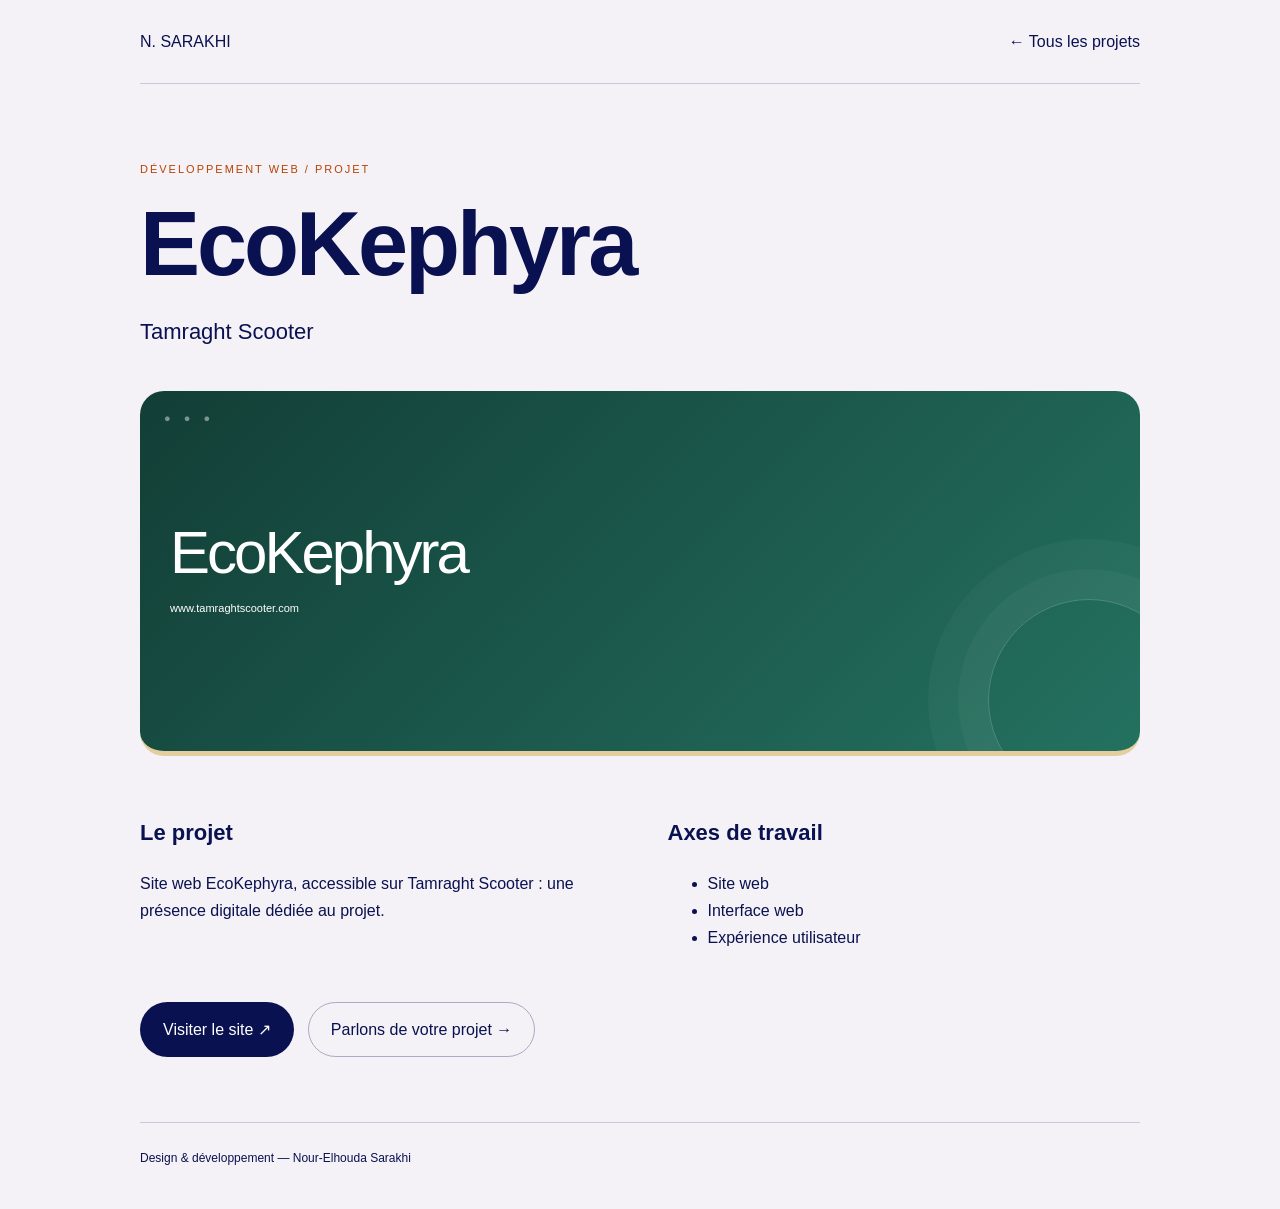
==== ecokephyra.html @ 88b50d67 "Prioritize web projects and repair portfolio navigation and contact" ====
<!doctype html><html lang="fr"><head><meta charset="utf-8"><meta name="viewport" content="width=device-width,initial-scale=1"><title>EcoKephyra — Nour-Elhouda Sarakhi</title><link rel="stylesheet" href="portfolio-updates.css"></head><body class="case-page"><header><a href="index.html">N. SARAKHI</a><a href="index.html#projects">← Tous les projets</a></header><main><p class="case-label">DÉVELOPPEMENT WEB / PROJET</p><h1>EcoKephyra</h1><p class="case-subtitle">Tamraght Scooter</p><div class="case-cover web-cover eco"><span class="browser-dots">● ● ●</span><strong>EcoKephyra</strong><span>www.tamraghtscooter.com</span></div><div class="case-grid"><section><h2>Le projet</h2><p>Site web EcoKephyra, accessible sur Tamraght Scooter : une présence digitale dédiée au projet.</p></section><section><h2>Axes de travail</h2><ul><li>Site web</li><li>Interface web</li><li>Expérience utilisateur</li></ul></section></div><div class="case-actions"><a href="https://www.tamraghtscooter.com/" target="_blank" rel="noopener noreferrer">Visiter le site ↗</a><a href="index.html#contact">Parlons de votre projet →</a></div></main><footer>Design & développement — Nour-Elhouda Sarakhi</footer></body></html>
---- portfolio-updates.css ----
html{scroll-padding-top:100px}[hidden]{display:none!important}a:focus-visible,button:focus-visible,input:focus-visible,textarea:focus-visible{outline:3px solid #ff5c00;outline-offset:5px}.projects-list{max-width:1160px;gap:50px}.project-group{display:flex;flex-direction:column;gap:18px}.group-heading{display:flex;align-items:center;gap:20px;padding:18px 0 24px;border-bottom:1px solid #0a115030;color:#0a1150;margin-bottom:10px}.group-heading>span{font:40px 'Bebas Neue',sans-serif;color:#ff5c00}.group-heading h3{font:34px 'Bebas Neue',sans-serif;letter-spacing:1px}.group-heading p{font-size:12px;margin-top:5px}.group-heading b{margin-left:auto;font-size:11px;white-space:nowrap}#filter-bar{border-radius:14px;flex-wrap:wrap}.filt-btn{cursor:pointer}#project-status{font-size:12px;color:#0a1150;margin:-12px 0 32px}.proj-links{flex-wrap:wrap;gap:10px}.proj-link{cursor:pointer}.project-unavailable{font-size:11px;opacity:.75;padding:10px 0}.web-cover{position:relative!important;display:flex!important;flex-direction:column;align-items:flex-start;justify-content:center;padding:30px!important;gap:16px;min-height:240px;overflow:hidden;background:#0a1150;color:white}.web-cover:before{content:'';position:absolute;width:200px;height:200px;border:1px solid #ffffff33;border-radius:50%;right:-50px;bottom:-50px;box-shadow:0 0 0 30px #ffffff08,0 0 0 60px #ffffff08}.web-cover strong{font:clamp(28px,4vw,52px) 'Bebas Neue',sans-serif;line-height:1;position:relative}.web-cover>span{font-size:11px;position:relative;overflow-wrap:anywhere}.web-cover .cover-kicker{font-size:8px;letter-spacing:2px}.web-cover .browser-dots{position:absolute;top:18px;left:24px;letter-spacing:5px;color:#ffffff70}.web-cover.housal{background:linear-gradient(135deg,#0a1150,#192a80);border-bottom:5px solid #ff5c00}.web-cover.rz{background:linear-gradient(135deg,#00001c,#185de8);border-bottom:5px solid #ffda3d}.web-cover.eco{background:linear-gradient(135deg,#123e36,#247160);border-bottom:5px solid #e4ce9d}.featured-web{border-color:#4d6fe850}.asset-placeholder{display:block;padding:24px;font-size:13px;line-height:1.6;color:inherit}#contact-status{font-size:12px;line-height:1.7;margin-top:15px;color:inherit}input,textarea{cursor:text!important}button,a{cursor:pointer!important}
.case-page{margin:0;background:#f4f2f7;color:#0a1150;font-family:Arial,sans-serif;line-height:1.7}.case-page header,.case-page main,.case-page footer{width:min(1000px,88%);margin:auto}.case-page header{display:flex;justify-content:space-between;padding:28px 0;border-bottom:1px solid #0a115030;gap:20px}.case-page a{color:inherit;text-decoration:none}.case-page main{padding:65px 0}.case-page h1{font-size:clamp(48px,8vw,90px);line-height:1.05;margin:18px 0;letter-spacing:-3px}.case-label{font-size:11px;letter-spacing:2px;color:#b74300}.case-subtitle{font-size:22px}.case-cover{border-radius:24px;margin:40px 0;min-height:300px}.case-cover strong{font-family:Arial,sans-serif;font-size:60px;letter-spacing:-3px}.case-grid{display:grid;grid-template-columns:1fr 1fr;gap:55px}.case-grid h2{font-size:22px}.case-actions{display:flex;flex-wrap:wrap;gap:14px;margin-top:35px}.case-actions a{border:1px solid #0a115050;padding:13px 22px;border-radius:30px}.case-actions a:first-child{background:#0a1150;color:white}.case-actions a:hover{background:#ff5c00;color:white}.case-page footer{padding:25px 0 40px;border-top:1px solid #0a115030;font-size:12px}
@media(max-width:650px){.group-heading{gap:12px}.group-heading h3{font-size:28px}.group-heading p{font-size:11px}.group-heading b{font-size:10px}.projects-list{padding:0 16px}.web-cover{min-height:200px}.case-grid{grid-template-columns:1fr;gap:12px}.case-cover strong{font-size:45px}.case-page header{font-size:12px}.filt-btn{padding:12px 10px!important;flex:1}#filter-bar{width:100%}}
@media(prefers-reduced-motion:reduce){html{scroll-behavior:auto!important}*,*:before,*:after{animation:none!important;transition:none!important}#particles-canvas,#cursor-inner,#cursor-outer{display:none!important}.reveal,.proj-card{opacity:1!important;transform:none!important}}

.skip-link{position:fixed;top:12px;left:12px;z-index:9999;background:#ff5c00;color:white;padding:14px;transform:translateY(-150%)}.skip-link:focus{transform:none}@media(pointer:coarse){#cursor-inner,#cursor-outer{display:none!important}*{cursor:auto!important}}
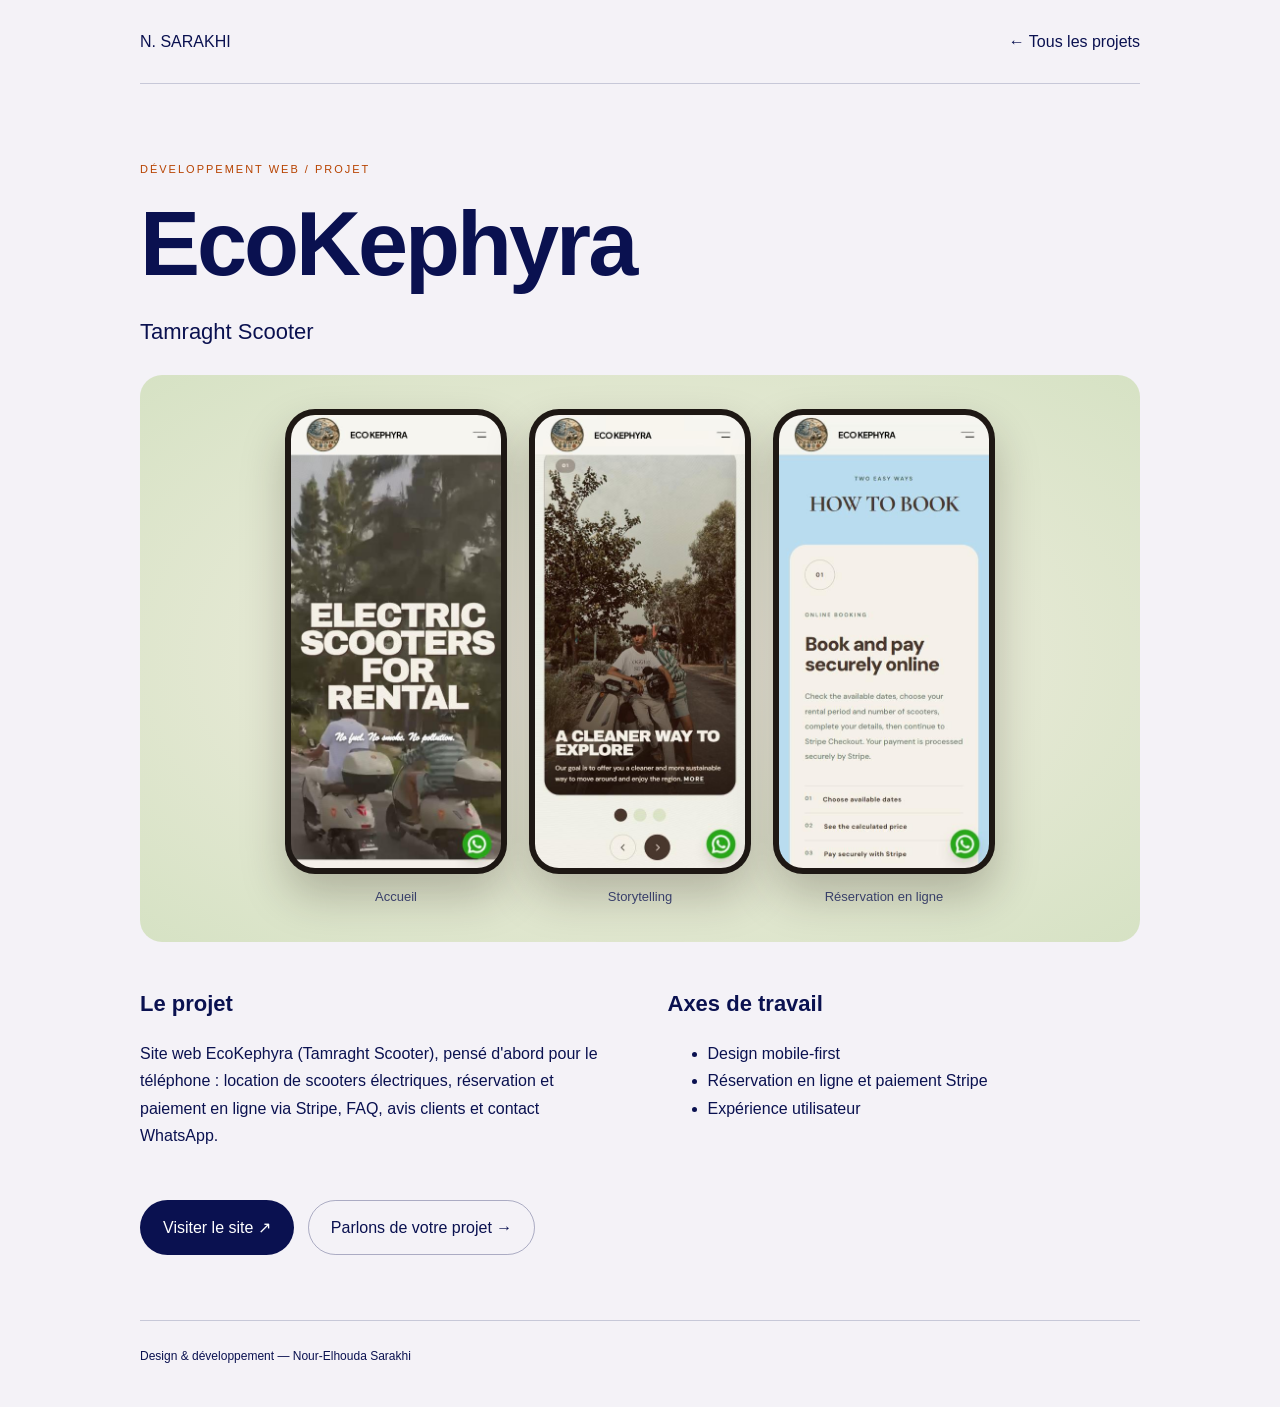
==== commit c8edbc5d: "Retrait de la section Expériences et captures mobiles pour EcoKephyra - Section Expériences / format" ====
--- a/ecokephyra.html
+++ b/ecokephyra.html
@@ -1 +1 @@
-<!doctype html><html lang="fr"><head><meta charset="utf-8"><meta name="viewport" content="width=device-width,initial-scale=1"><title>EcoKephyra — Nour-Elhouda Sarakhi</title><link rel="stylesheet" href="portfolio-updates.css"></head><body class="case-page"><header><a href="index.html">N. SARAKHI</a><a href="index.html#projects">← Tous les projets</a></header><main><p class="case-label">DÉVELOPPEMENT WEB / PROJET</p><h1>EcoKephyra</h1><p class="case-subtitle">Tamraght Scooter</p><div class="case-cover web-cover eco"><span class="browser-dots">● ● ●</span><strong>EcoKephyra</strong><span>www.tamraghtscooter.com</span></div><div class="case-grid"><section><h2>Le projet</h2><p>Site web EcoKephyra, accessible sur Tamraght Scooter : une présence digitale dédiée au projet.</p></section><section><h2>Axes de travail</h2><ul><li>Site web</li><li>Interface web</li><li>Expérience utilisateur</li></ul></section></div><div class="case-actions"><a href="https://www.tamraghtscooter.com/" target="_blank" rel="noopener noreferrer">Visiter le site ↗</a><a href="index.html#contact">Parlons de votre projet →</a></div></main><footer>Design & développement — Nour-Elhouda Sarakhi</footer></body></html>+<!doctype html><html lang="fr"><head><meta charset="utf-8"><meta name="viewport" content="width=device-width,initial-scale=1"><title>EcoKephyra — Nour-Elhouda Sarakhi</title><link rel="stylesheet" href="portfolio-updates.css?v=20260924-cards2"></head><body class="case-page"><header><a href="index.html">N. SARAKHI</a><a href="index.html#projects">← Tous les projets</a></header><main><p class="case-label">DÉVELOPPEMENT WEB / PROJET</p><h1>EcoKephyra</h1><p class="case-subtitle">Tamraght Scooter</p><style>.eco-phones{display:flex;justify-content:center;gap:22px;flex-wrap:wrap;padding:34px 16px;margin:24px 0;border-radius:22px;background:radial-gradient(ellipse at center,#F4EFE4,#D6E2C4)}.eco-phones figure{margin:0;text-align:center}.eco-phones .ph{width:210px;aspect-ratio:427/922;border-radius:30px;background:#1E1814;padding:6px;box-shadow:0 22px 44px rgba(40,30,20,.25)}.eco-phones img{width:100%;height:100%;object-fit:cover;object-position:top;border-radius:24px;display:block}.eco-phones figcaption{margin-top:12px;font-size:13px;opacity:.75}@media(max-width:700px){.eco-phones .ph{width:150px;border-radius:24px}.eco-phones img{border-radius:19px}}</style><div class="eco-phones"><figure><div class="ph"><img src="images/ecokephyra/phone-accueil.jpg" alt="Accueil mobile EcoKephyra : Electric scooters for rental"></div><figcaption>Accueil</figcaption></figure><figure><div class="ph"><img src="images/ecokephyra/phone-explorer.jpg" alt="Section A cleaner way to explore" loading="lazy"></div><figcaption>Storytelling</figcaption></figure><figure><div class="ph"><img src="images/ecokephyra/phone-reservation.jpg" alt="Réservation et paiement en ligne avec Stripe" loading="lazy"></div><figcaption>Réservation en ligne</figcaption></figure></div><div class="case-grid"><section><h2>Le projet</h2><p>Site web EcoKephyra (Tamraght Scooter), pensé d'abord pour le téléphone : location de scooters électriques, réservation et paiement en ligne via Stripe, FAQ, avis clients et contact WhatsApp.</p></section><section><h2>Axes de travail</h2><ul><li>Design mobile-first</li><li>Réservation en ligne et paiement Stripe</li><li>Expérience utilisateur</li></ul></section></div><div class="case-actions"><a href="https://www.tamraghtscooter.com/" target="_blank" rel="noopener noreferrer">Visiter le site ↗</a><a href="index.html#contact">Parlons de votre projet →</a></div></main><footer>Design & développement — Nour-Elhouda Sarakhi</footer></body></html>
--- a/portfolio-updates.css
+++ b/portfolio-updates.css
@@ -4,3 +4,31 @@
 @media(prefers-reduced-motion:reduce){html{scroll-behavior:auto!important}*,*:before,*:after{animation:none!important;transition:none!important}#particles-canvas,#cursor-inner,#cursor-outer{display:none!important}.reveal,.proj-card{opacity:1!important;transform:none!important}}
 
 .skip-link{position:fixed;top:12px;left:12px;z-index:9999;background:#ff5c00;color:white;padding:14px;transform:translateY(-150%)}.skip-link:focus{transform:none}@media(pointer:coarse){#cursor-inner,#cursor-outer{display:none!important}*{cursor:auto!important}}
+
+/* Wide editorial project cards: large visual, then full project copy. */
+.projects-list{max-width:1600px;width:92%;padding:0;margin-inline:auto;gap:65px}
+.project-group{gap:30px}
+.proj-card{grid-template-columns:minmax(0,3fr) minmax(0,2fr);min-height:440px;border-radius:32px;border:1px solid #4d6fe840;box-shadow:0 14px 45px #0a115012}
+.proj-card.card-visible:hover{max-width:100%;box-shadow:0 20px 55px #0a115026;transform:none}
+.proj-card .proj-photos{align-self:stretch;min-height:440px;max-height:none;margin:0;border-radius:0;background-color:#0a1150}
+.proj-card .proj-photos img{object-fit:contain;object-position:center;filter:none;padding:18px}
+.proj-card.card-visible:hover .proj-photos img{transform:scale(1.025);filter:none}
+.proj-card .proj-info{padding:clamp(28px,3.5vw,60px);min-width:0;background:#f8f9fd}
+.proj-card .proj-title-big{font-size:clamp(32px,3.2vw,52px);line-height:1.08;max-height:none;overflow:visible;color:#0a1150;letter-spacing:.01em;margin-bottom:22px}
+.proj-card .proj-desc-short{display:block;overflow:visible;-webkit-line-clamp:unset;flex:0;color:#343d66;font-size:15px;line-height:1.85;opacity:1;margin-bottom:24px}
+.proj-card .proj-type-tag{color:#3450c4;border-color:#4d6fe840;background:#4d6fe80a;font-size:10px;letter-spacing:.13em;padding:7px 12px;margin-bottom:22px}
+.proj-card .proj-tech-pills{gap:8px;margin-bottom:28px}
+.proj-card .proj-tech-pill,.proj-card.card-visible:hover .proj-tech-pill:first-child{color:#343d66;border-color:#0a115026;background:transparent;opacity:1;font-size:9px;padding:6px 10px}
+.proj-card .proj-link{font-size:11px;padding:13px 19px;line-height:1.5}
+.proj-card .proj-link.main{background:#0a1150;color:white;border:1px solid #0a1150}.proj-card .proj-link.main:hover{background:#ff5c00;border-color:#ff5c00}
+.proj-card .proj-link.ghost{color:#0a1150;border:1px solid #4d6fe860;background:transparent}.proj-card .proj-link.ghost:hover{background:#4d6fe810}
+.proj-card .project-unavailable{color:#343d66}
+.proj-card .web-cover{padding:55px!important;gap:25px}.proj-card .web-cover strong{font-size:clamp(45px,5.5vw,90px)}.proj-card .web-cover>span{font-size:13px}.proj-card .web-cover .cover-kicker{font-size:10px}
+.proj-card .proj-photos svg{width:65%;height:auto}
+@media(max-width:950px){.proj-card{grid-template-columns:minmax(0,1.15fr) minmax(0,1fr);min-height:370px}.proj-card .proj-photos{min-height:370px}.proj-card .proj-info{padding:28px}.proj-card .proj-title-big{font-size:34px}.proj-card .web-cover{padding:30px!important}.proj-card .web-cover strong{font-size:48px}}
+@media(max-width:700px){.projects-list{width:92%;padding:0}.project-group{gap:24px}.proj-card{grid-template-columns:minmax(0,1fr);border-radius:24px}.proj-card .proj-photos{min-height:0;height:auto;aspect-ratio:4/3;max-height:none;width:100%;margin:0}.proj-card .proj-info{padding:26px}.proj-card .proj-title-big{font-size:34px;margin-bottom:16px}.proj-card .proj-desc-short{font-size:14px}.proj-card .proj-photos img{padding:12px}.proj-card .web-cover{min-height:0}.proj-card .proj-link{padding:12px 16px}.group-heading{flex-wrap:wrap}}
+
+/* Neutral cover until the original Dar Limon brand assets are supplied. */
+.web-cover.dar-limon{background:linear-gradient(135deg,#0a1150,#192a80);border-bottom:5px solid #ff5c00}
+
+.proj-card .dar-limon-photo{background:#173522}.dar-intro{display:grid;grid-template-columns:1fr 1fr;gap:48px;align-items:center;margin:45px 0 70px}.dar-overview{width:100%;max-height:650px;object-fit:contain;border-radius:24px;background:#173522}.dar-profile{border-radius:50%;width:120px;height:120px}.dar-gallery{display:grid;grid-template-columns:1fr 1fr;gap:28px;margin:30px 0}.dar-gallery figure{margin:0}.dar-gallery img{display:block;width:100%;height:auto;border-radius:18px;transition:transform .3s}.dar-gallery a:hover img{transform:translateY(-4px)}.dar-gallery figcaption{font-size:12px;margin-top:12px}.dar-gallery figcaption a,.dar-intro a{text-decoration:underline;text-underline-offset:4px}.dar-case{background:#f4f2e9}.dar-case .case-label{color:#31553a}@media(max-width:650px){.dar-intro,.dar-gallery{grid-template-columns:1fr;gap:25px}}@media(prefers-reduced-motion:reduce){.dar-gallery a:hover img{transform:none}}
